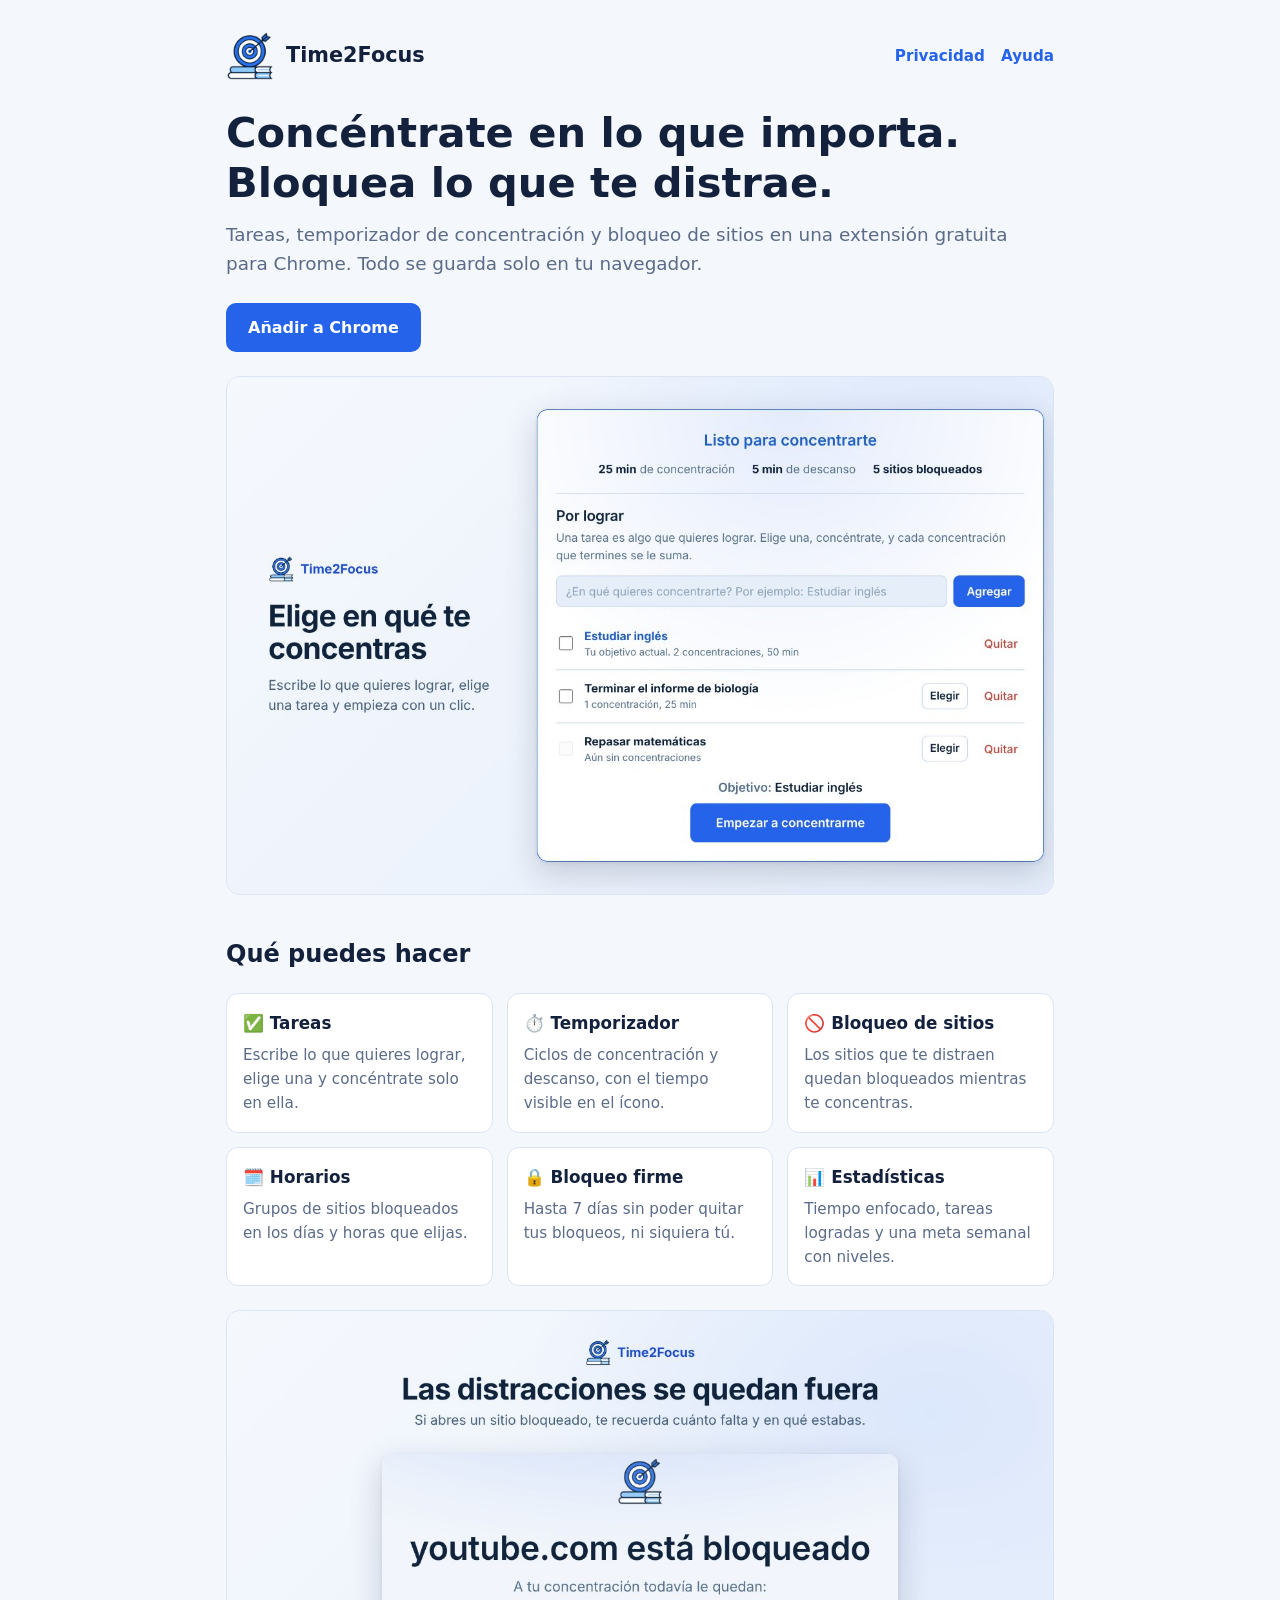
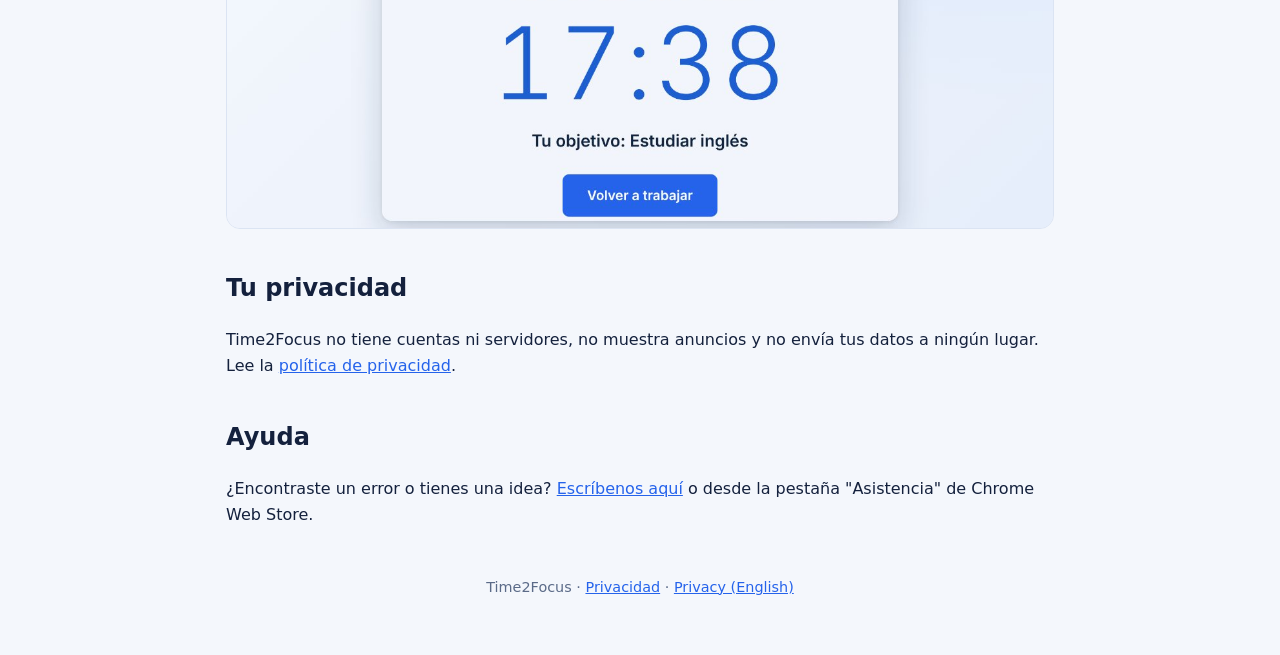
==== index.html @ 9ac921c0 "first commit" ====
<!doctype html>
<html lang="es">
<head>
  <meta charset="utf-8">
  <meta name="viewport" content="width=device-width, initial-scale=1">
  <title>Time2Focus</title>
  <meta name="description" content="Tareas, temporizador de concentración y bloqueo de sitios que te distraen. Todo se guarda en tu navegador.">
  <link rel="icon" href="img/icono.png">
  <link rel="stylesheet" href="estilos.css">
</head>
<body>
  <div class="contenedor">
    <header>
      <img src="img/icono.png" alt="">
      <a href="./">Time2Focus</a>
      <nav>
        <a href="privacidad.html">Privacidad</a>
        <a class="enlace-ayuda" href="#">Ayuda</a>
      </nav>
    </header>

    <h1>Concéntrate en lo que importa. Bloquea lo que te distrae.</h1>
    <p class="lema">Tareas, temporizador de concentración y bloqueo de sitios en una extensión gratuita para Chrome. Todo se guarda solo en tu navegador.</p>
    <!-- Cuando la extensión esté publicada, cambia el # por el enlace de Chrome Web Store -->
    <a class="boton" href="#">Añadir a Chrome</a>

    <img class="captura" src="img/captura-1-tareas.jpg" alt="Lista de tareas de Time2Focus con el temporizador">

    <h2>Qué puedes hacer</h2>
    <div class="funciones">
      <div class="funcion"><h3>✅ Tareas</h3><p>Escribe lo que quieres lograr, elige una y concéntrate solo en ella.</p></div>
      <div class="funcion"><h3>⏱️ Temporizador</h3><p>Ciclos de concentración y descanso, con el tiempo visible en el ícono.</p></div>
      <div class="funcion"><h3>🚫 Bloqueo de sitios</h3><p>Los sitios que te distraen quedan bloqueados mientras te concentras.</p></div>
      <div class="funcion"><h3>🗓️ Horarios</h3><p>Grupos de sitios bloqueados en los días y horas que elijas.</p></div>
      <div class="funcion"><h3>🔒 Bloqueo firme</h3><p>Hasta 7 días sin poder quitar tus bloqueos, ni siquiera tú.</p></div>
      <div class="funcion"><h3>📊 Estadísticas</h3><p>Tiempo enfocado, tareas logradas y una meta semanal con niveles.</p></div>
    </div>

    <img class="captura" src="img/captura-3-bloqueo.jpg" alt="Página de bloqueo de Time2Focus">

    <h2>Tu privacidad</h2>
    <p>Time2Focus no tiene cuentas ni servidores, no muestra anuncios y no envía tus datos a ningún lugar. Lee la <a href="privacidad.html">política de privacidad</a>.</p>

    <h2>Ayuda</h2>
    <p>¿Encontraste un error o tienes una idea? <a class="enlace-ayuda" href="#">Escríbenos aquí</a> o desde la pestaña "Asistencia" de Chrome Web Store.</p>

    <footer>
      Time2Focus · <a href="privacidad.html">Privacidad</a> · <a href="privacidad.html#english">Privacy (English)</a>
    </footer>
  </div>
  <script src="ayuda.js"></script>
</body>
</html>
---- estilos.css ----
:root {
  --fondo: #f4f7fc;
  --tarjeta: #ffffff;
  --texto: #14213d;
  --suave: #5b6b88;
  --azul: #2563eb;
  --borde: #dbe4f3;
}
@media (prefers-color-scheme: dark) {
  :root {
    --fondo: #0f172a;
    --tarjeta: #18233b;
    --texto: #e6ecf7;
    --suave: #a3b1cc;
    --azul: #6b9bff;
    --borde: #2a3857;
  }
}
* { box-sizing: border-box; }
body {
  margin: 0;
  background: var(--fondo);
  color: var(--texto);
  font-family: system-ui, -apple-system, "Segoe UI", Roboto, sans-serif;
  line-height: 1.6;
}
.contenedor { max-width: 860px; margin: 0 auto; padding: 32px 16px 56px; }
header { display: flex; align-items: center; gap: 12px; margin-bottom: 28px; }
header img { width: 48px; height: 48px; }
header a { color: var(--texto); text-decoration: none; font-weight: 700; font-size: 1.3rem; }
nav { margin-left: auto; display: flex; gap: 16px; flex-wrap: wrap; }
nav a { color: var(--azul); text-decoration: none; font-size: .95rem; }
h1 { font-size: clamp(1.8rem, 5vw, 2.6rem); line-height: 1.2; margin: 0 0 12px; }
h2 { margin-top: 40px; }
.lema { color: var(--suave); font-size: 1.15rem; margin: 0 0 24px; }
.boton {
  display: inline-block; background: var(--azul); color: #fff; text-decoration: none;
  padding: 12px 22px; border-radius: 10px; font-weight: 600;
}
.captura {
  width: 100%; border-radius: 14px; border: 1px solid var(--borde);
  margin-top: 24px; display: block;
}
.funciones { display: grid; grid-template-columns: repeat(auto-fit, minmax(230px, 1fr)); gap: 14px; }
.funcion { background: var(--tarjeta); border: 1px solid var(--borde); border-radius: 12px; padding: 16px; }
.funcion h3 { margin: 0 0 6px; font-size: 1.05rem; }
.funcion p { margin: 0; color: var(--suave); font-size: .95rem; }
.texto { background: var(--tarjeta); border: 1px solid var(--borde); border-radius: 14px; padding: 8px 24px 24px; }
.texto li { margin-bottom: 6px; }
.fecha { color: var(--suave); font-size: .9rem; }
footer { margin-top: 48px; color: var(--suave); font-size: .9rem; text-align: center; }
footer a { color: var(--azul); }
a { color: var(--azul); }
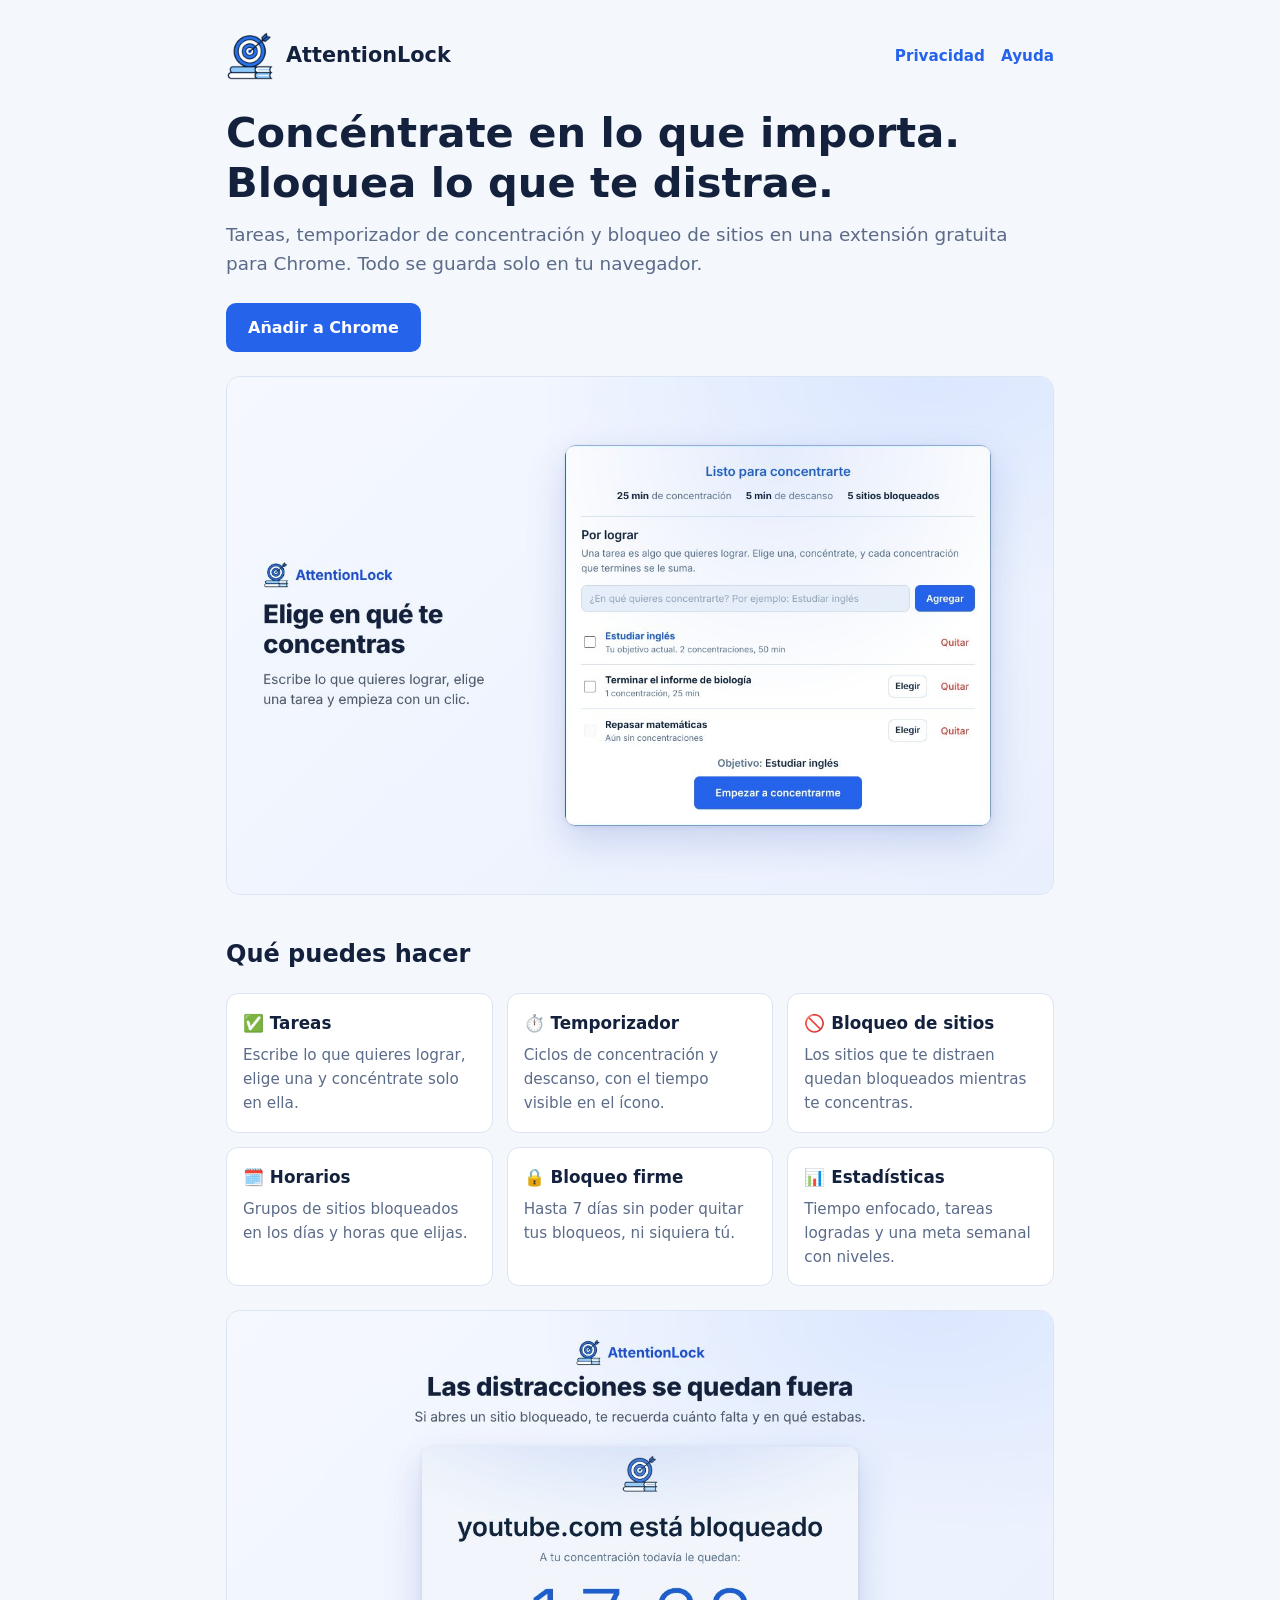
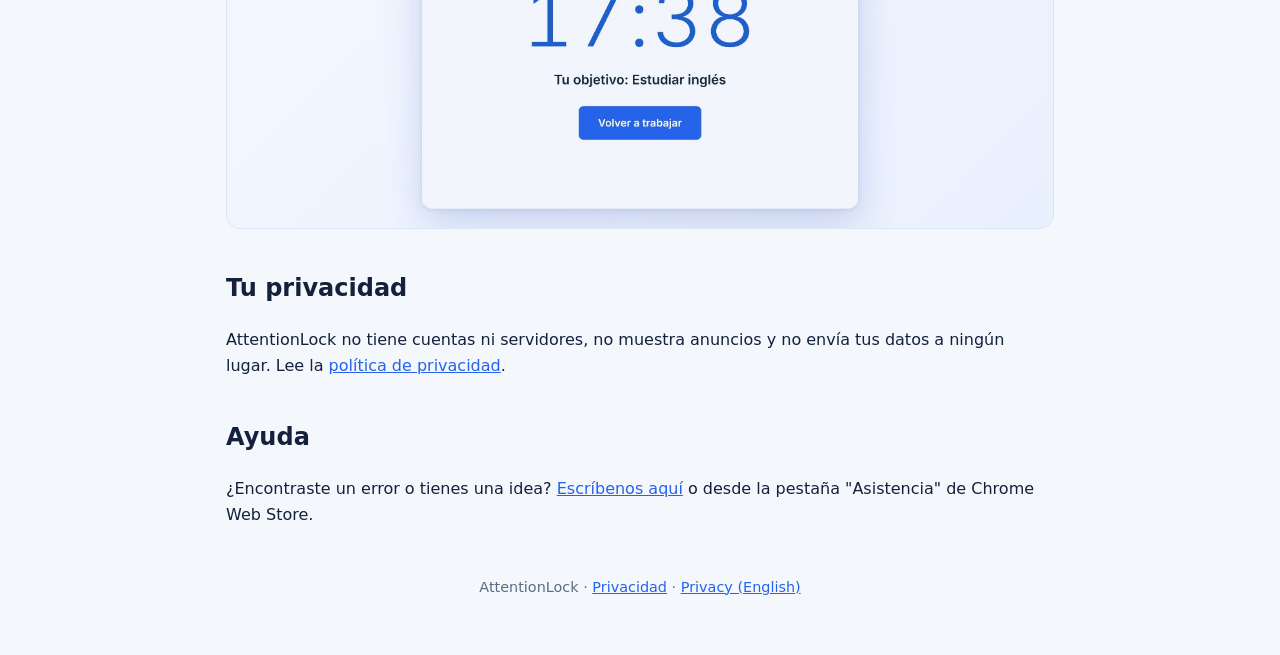
==== commit 7803a5f9: "xd" ====
--- a/index.html
+++ b/index.html
@@ -3,7 +3,7 @@
 <head>
   <meta charset="utf-8">
   <meta name="viewport" content="width=device-width, initial-scale=1">
-  <title>Time2Focus</title>
+  <title>AttentionLock</title>
   <meta name="description" content="Tareas, temporizador de concentración y bloqueo de sitios que te distraen. Todo se guarda en tu navegador.">
   <link rel="icon" href="img/icono.png">
   <link rel="stylesheet" href="estilos.css">
@@ -12,7 +12,7 @@
   <div class="contenedor">
     <header>
       <img src="img/icono.png" alt="">
-      <a href="./">Time2Focus</a>
+      <a href="./">AttentionLock</a>
       <nav>
         <a href="privacidad.html">Privacidad</a>
         <a class="enlace-ayuda" href="#">Ayuda</a>
@@ -24,7 +24,7 @@
     <!-- Cuando la extensión esté publicada, cambia el # por el enlace de Chrome Web Store -->
     <a class="boton" href="#">Añadir a Chrome</a>
 
-    <img class="captura" src="img/captura-1-tareas.jpg" alt="Lista de tareas de Time2Focus con el temporizador">
+    <img class="captura" src="img/captura-1-tareas.jpg" alt="Lista de tareas de AttentionLock con el temporizador">
 
     <h2>Qué puedes hacer</h2>
     <div class="funciones">
@@ -36,16 +36,16 @@
       <div class="funcion"><h3>📊 Estadísticas</h3><p>Tiempo enfocado, tareas logradas y una meta semanal con niveles.</p></div>
     </div>
 
-    <img class="captura" src="img/captura-3-bloqueo.jpg" alt="Página de bloqueo de Time2Focus">
+    <img class="captura" src="img/captura-3-bloqueo.jpg" alt="Página de bloqueo de AttentionLock">
 
     <h2>Tu privacidad</h2>
-    <p>Time2Focus no tiene cuentas ni servidores, no muestra anuncios y no envía tus datos a ningún lugar. Lee la <a href="privacidad.html">política de privacidad</a>.</p>
+    <p>AttentionLock no tiene cuentas ni servidores, no muestra anuncios y no envía tus datos a ningún lugar. Lee la <a href="privacidad.html">política de privacidad</a>.</p>
 
     <h2>Ayuda</h2>
     <p>¿Encontraste un error o tienes una idea? <a class="enlace-ayuda" href="#">Escríbenos aquí</a> o desde la pestaña "Asistencia" de Chrome Web Store.</p>
 
     <footer>
-      Time2Focus · <a href="privacidad.html">Privacidad</a> · <a href="privacidad.html#english">Privacy (English)</a>
+      AttentionLock · <a href="privacidad.html">Privacidad</a> · <a href="privacidad.html#english">Privacy (English)</a>
     </footer>
   </div>
   <script src="ayuda.js"></script>
